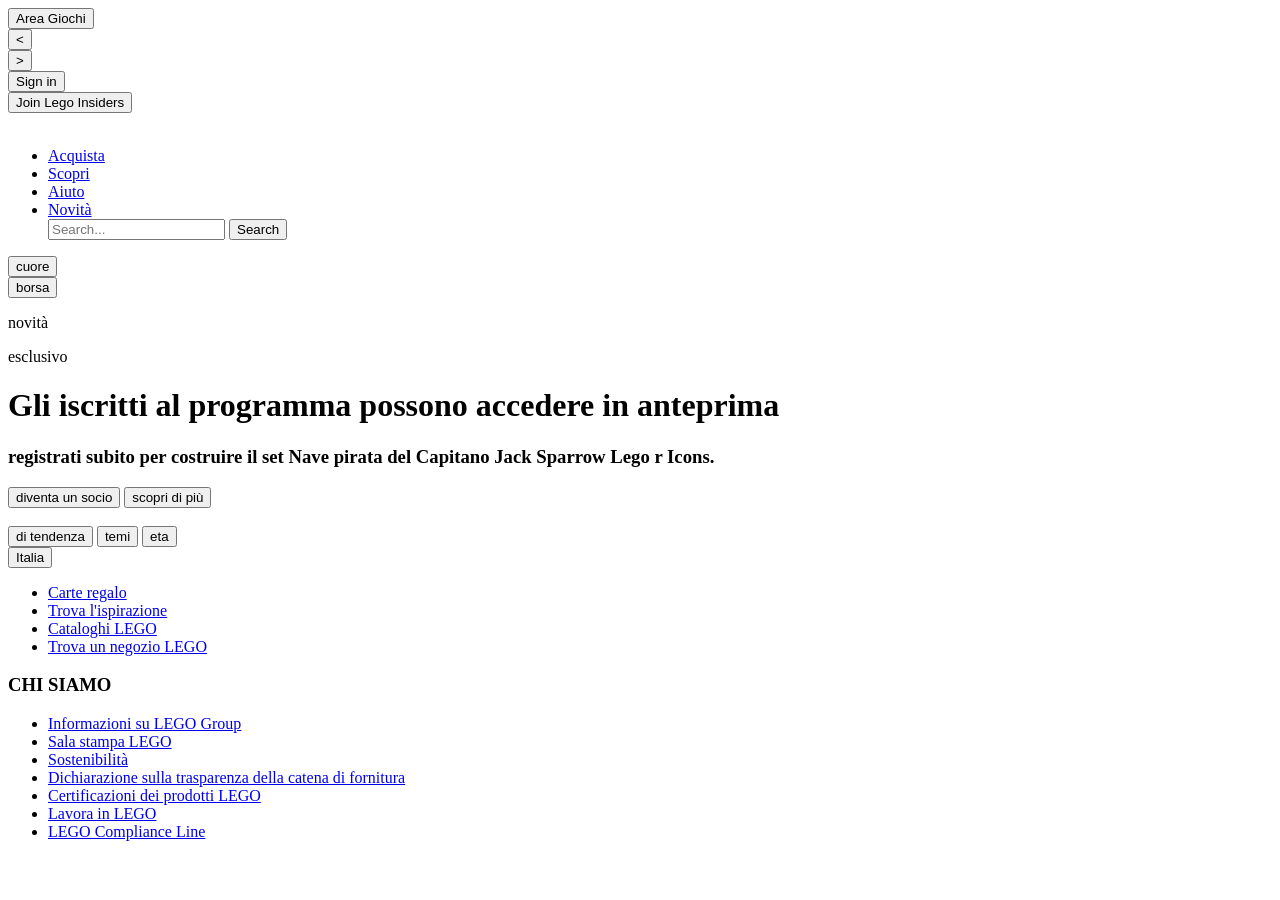
==== index.html @ b922ebf2 "add footer section" ====
<!DOCTYPE html>
<html lang="it">

<head>
    <meta charset="UTF-8">
    <meta name="viewport" content="width=, initial-scale=1.0">
    <title>Lego La Perla Nera</title>
    <link href="lego.css" rel="stylesheet">

</head>

<body>
    <header>
    <div class=banner>
        <button> Area Giochi </button>
        <div>
            <button>
                < </button>
        </div>
        <div>
            <button> > </button>
        </div>
        <div> <button> Sign in </button> </div>
        <div> <button> Join Lego Insiders</button></div>
    </div>
    <br>
    <div class="navbar">
        <nav>
                <ul>
                <li><a href="#">Acquista </a></li>
                <li><a href="#">Scopri</a></li>
                 <li><a href="#">Aiuto </a></li>
                <li><a href="#">Novità</a></li>
                <form class="form">
                    <input type="text" placeholder="Search..." />
                    <button type="submit">Search</button>
                </form>
                </ul>
                <form>
                    <button> cuore </button>
                </form>
                <form>
                    <button>borsa</button>
                </form>
            </main>
        </nav>
    </div>
    </header>
        <main>
    <div class="h">
<p> novità</p>
<p> esclusivo</p>
<h1> Gli iscritti al programma possono accedere in anteprima </h1>
<h3> registrati subito per costruire il set Nave pirata del Capitano Jack Sparrow
    Lego r Icons.
</h3>
<button>diventa un socio</button>
<button> scopri di più</button>
</div>
<br>
    <button>di tendenza</button>
<button>temi</button>
<button>eta</button>
</body>
<footer class="main-footer">
    <div class="footer-container">
        <div class="footer-column">
            <button>Italia</button>
            <ul>
                <li><a href="#">Carte regalo</a></li>
                <li><a href="#">Trova l'ispirazione</a></li>
                <li><a href="#">Cataloghi LEGO</a></li>
                <li><a href="#">Trova un negozio LEGO</a></li>  
            </ul>
        </div>
        <div class="footer-column">
            <h3>CHI SIAMO</h3>
            <ul>
                <li><a href="#">Informazioni su LEGO Group</li>
                <li><a href="#">Sala stampa LEGO</a></li>
                <li><a href="#">Sostenibilità</a></li>
                <li><a href="#">Dichiarazione sulla trasparenza della catena di fornitura</a></li>
                <li><a href="#">Certificazioni dei prodotti LEGO</a></li>
                <li><a href="#">Lavora in LEGO</a></li>
                <li><a href="#">LEGO Compliance Line</a></li> 
            </ul>
            
    
</footer>


</html>
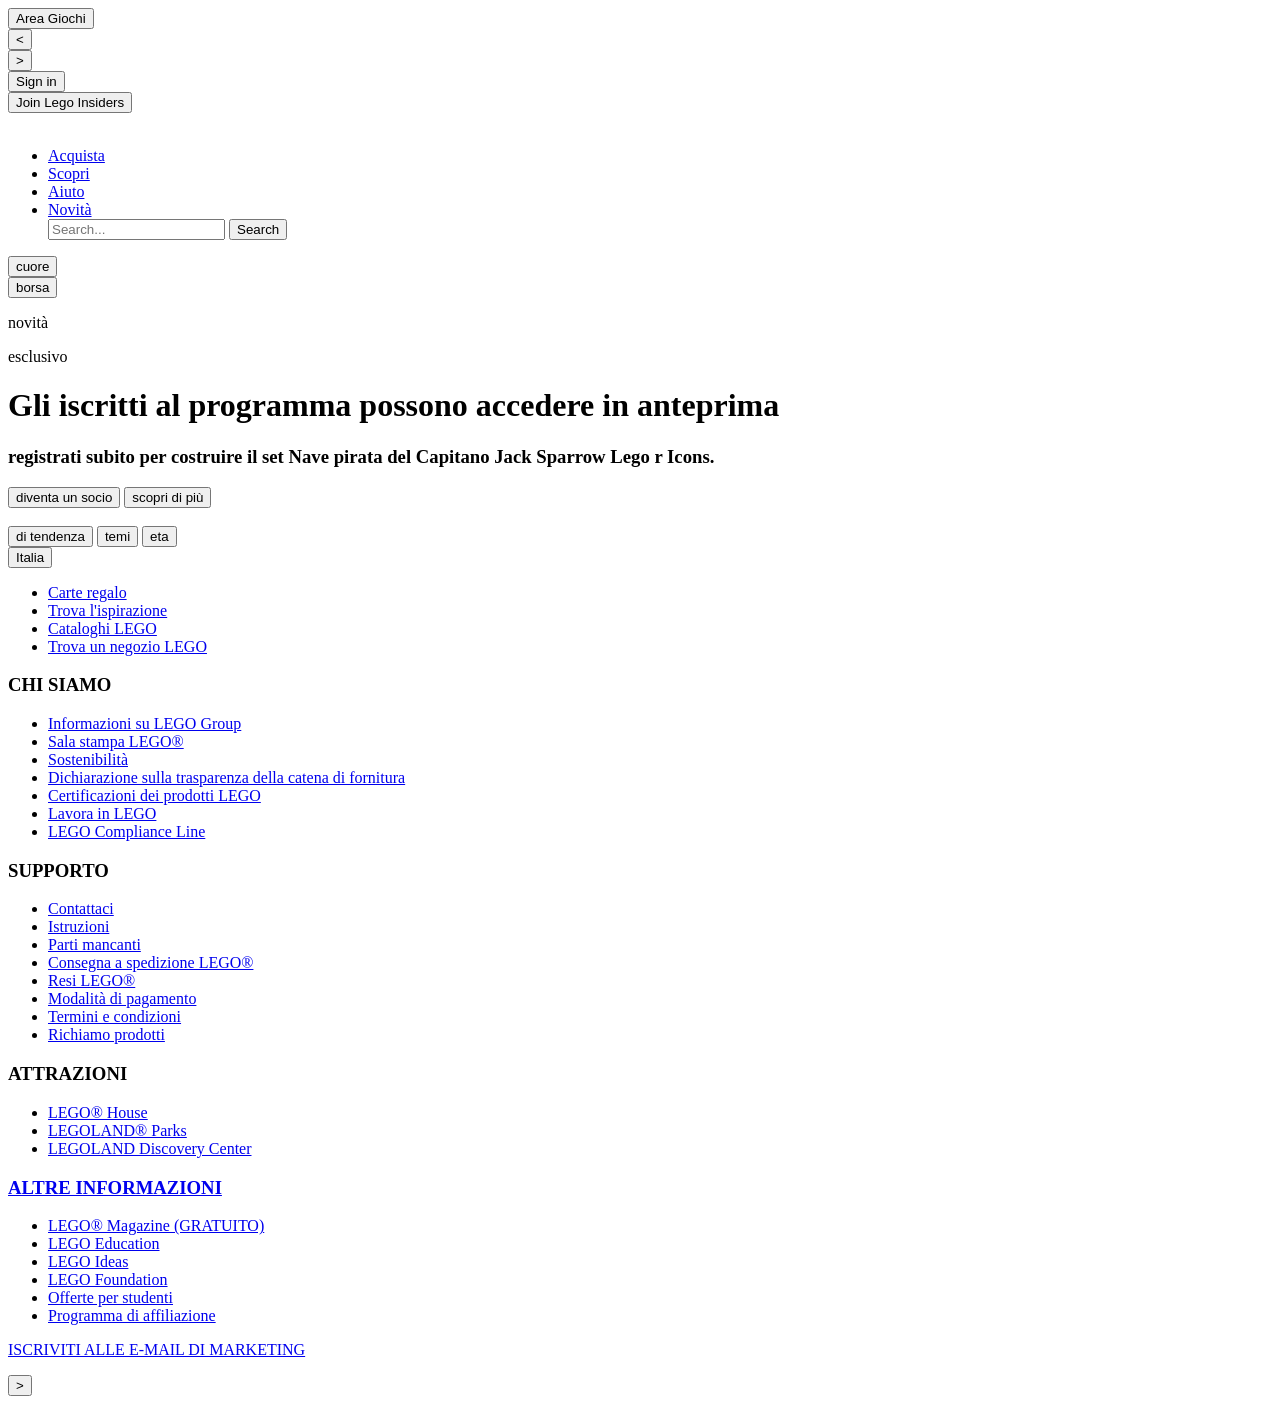
==== commit b2331e71: "Add footer sections" ====
--- a/index.html
+++ b/index.html
@@ -77,14 +77,52 @@
             <h3>CHI SIAMO</h3>
             <ul>
                 <li><a href="#">Informazioni su LEGO Group</li>
-                <li><a href="#">Sala stampa LEGO</a></li>
+                <li><a href="#">Sala stampa LEGO®</a></li>
                 <li><a href="#">Sostenibilità</a></li>
                 <li><a href="#">Dichiarazione sulla trasparenza della catena di fornitura</a></li>
                 <li><a href="#">Certificazioni dei prodotti LEGO</a></li>
                 <li><a href="#">Lavora in LEGO</a></li>
                 <li><a href="#">LEGO Compliance Line</a></li> 
             </ul>
-            
+        </div>
+        <div class="footer-column">
+            <h3>SUPPORTO</h3>
+            <ul>
+                <li><a href="#">Contattaci </li>
+                <li><a href="#">Istruzioni</a></li>
+                <li><a href="#">Parti mancanti</a></li>
+                <li><a href="#">Consegna a spedizione LEGO®</a></li>
+                <li><a href="#">Resi LEGO®</a></li>
+                <li><a href="#">Modalità di pagamento</a></li>
+                <li><a href="#">Termini e condizioni</a></li>
+                <li><a href="#">Richiamo prodotti</a></li>
+            </ul>
+        </div>
+        <div class="footer-column">
+            <h3>ATTRAZIONI</h3>
+            <ul>
+            <li><a href="#">LEGO® House</li>
+            <li><a href="#">LEGOLAND® Parks</li>
+            <li><a href="#">LEGOLAND Discovery Center</li>
+            </ul>
+        </div>
+        <div class="footer-column">
+            <h3>ALTRE INFORMAZIONI</h3>
+            <ul>
+                <li><a href="#">LEGO® Magazine (GRATUITO)</li>
+                <li><a href="#">LEGO Education</li>
+                <li><a href="#">LEGO Ideas</li>
+                <li><a href="#">LEGO Foundation</li>
+                <li><a href="#">Offerte per studenti</li>
+                <li><a href="#">Programma di affiliazione</li>
+            </ul>
+        </div>
+    </div>
+    <p>ISCRIVITI ALLE E-MAIL DI MARKETING</p>
+    <form class="form>
+        <input type="text" placeholder="il tuo indirizzo e-mail"/>
+        <button type="submit"> > </button>
+    </form>
     
 </footer>
 
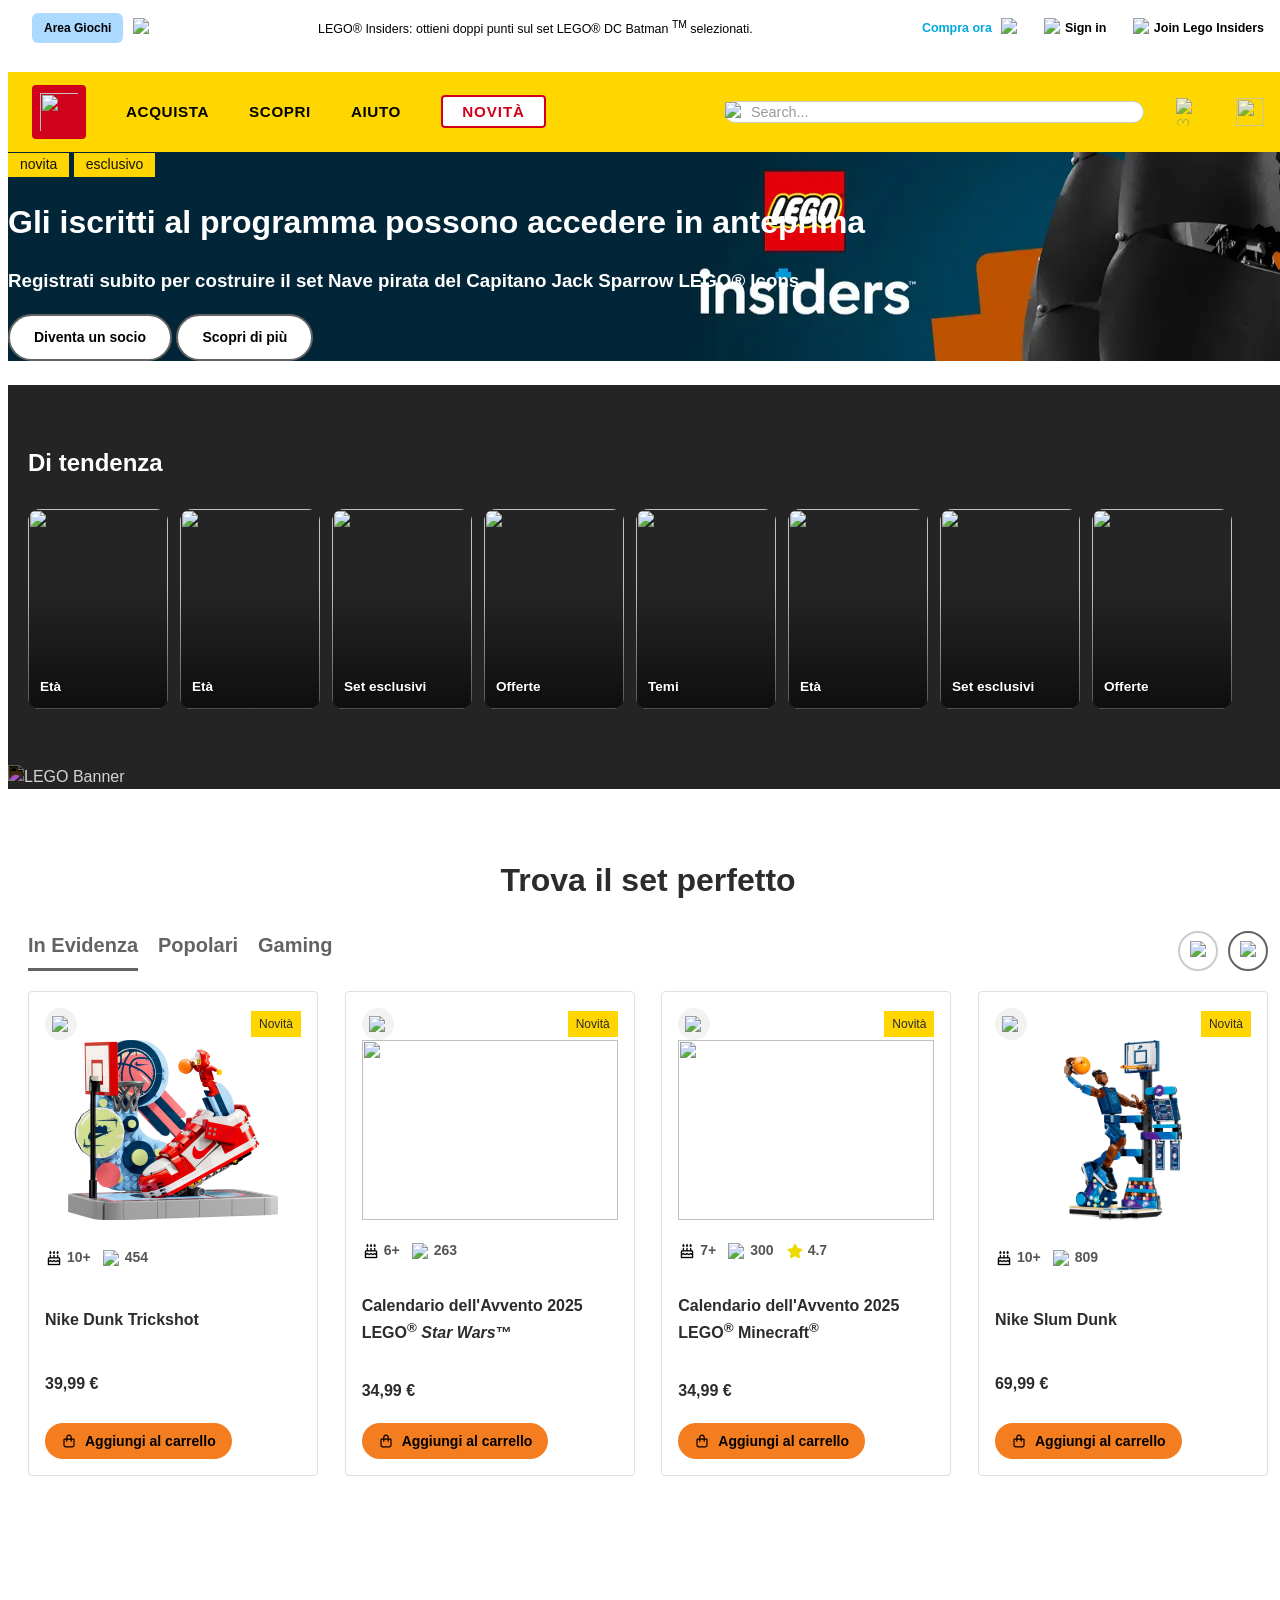
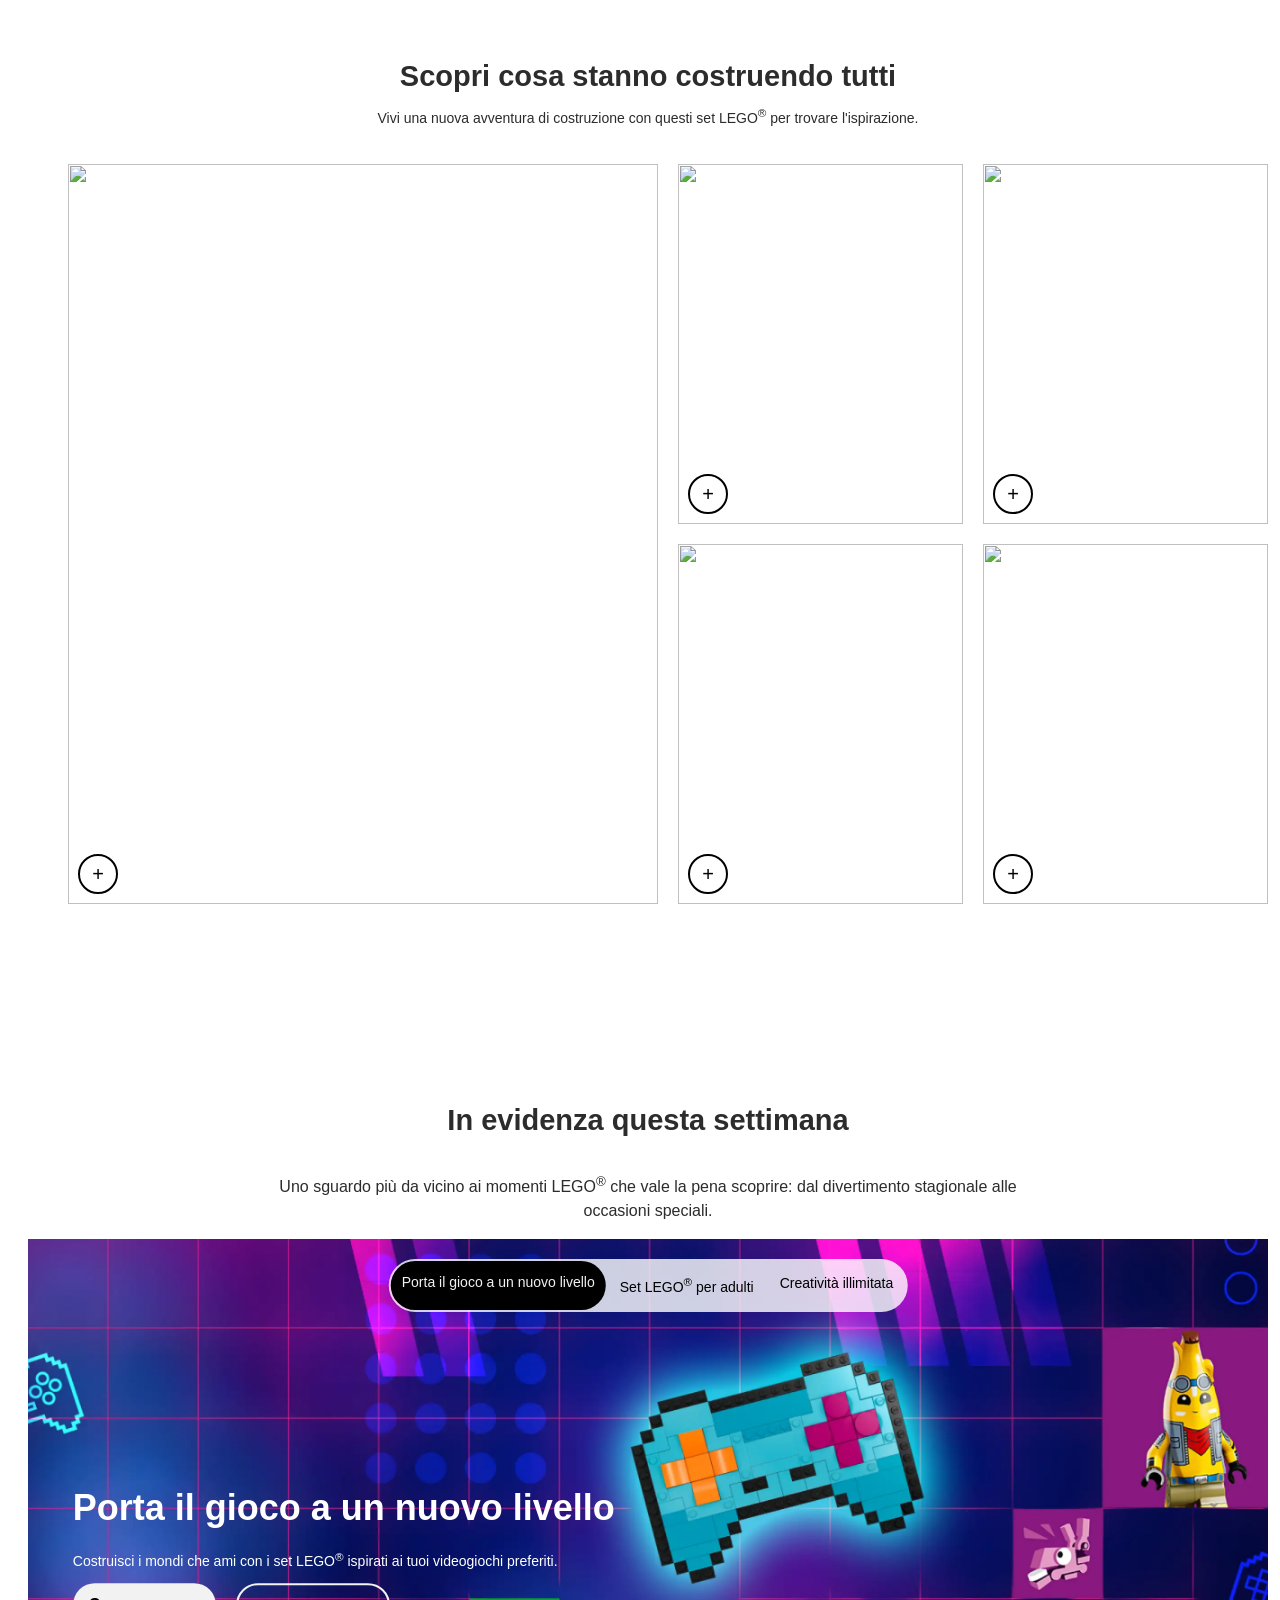
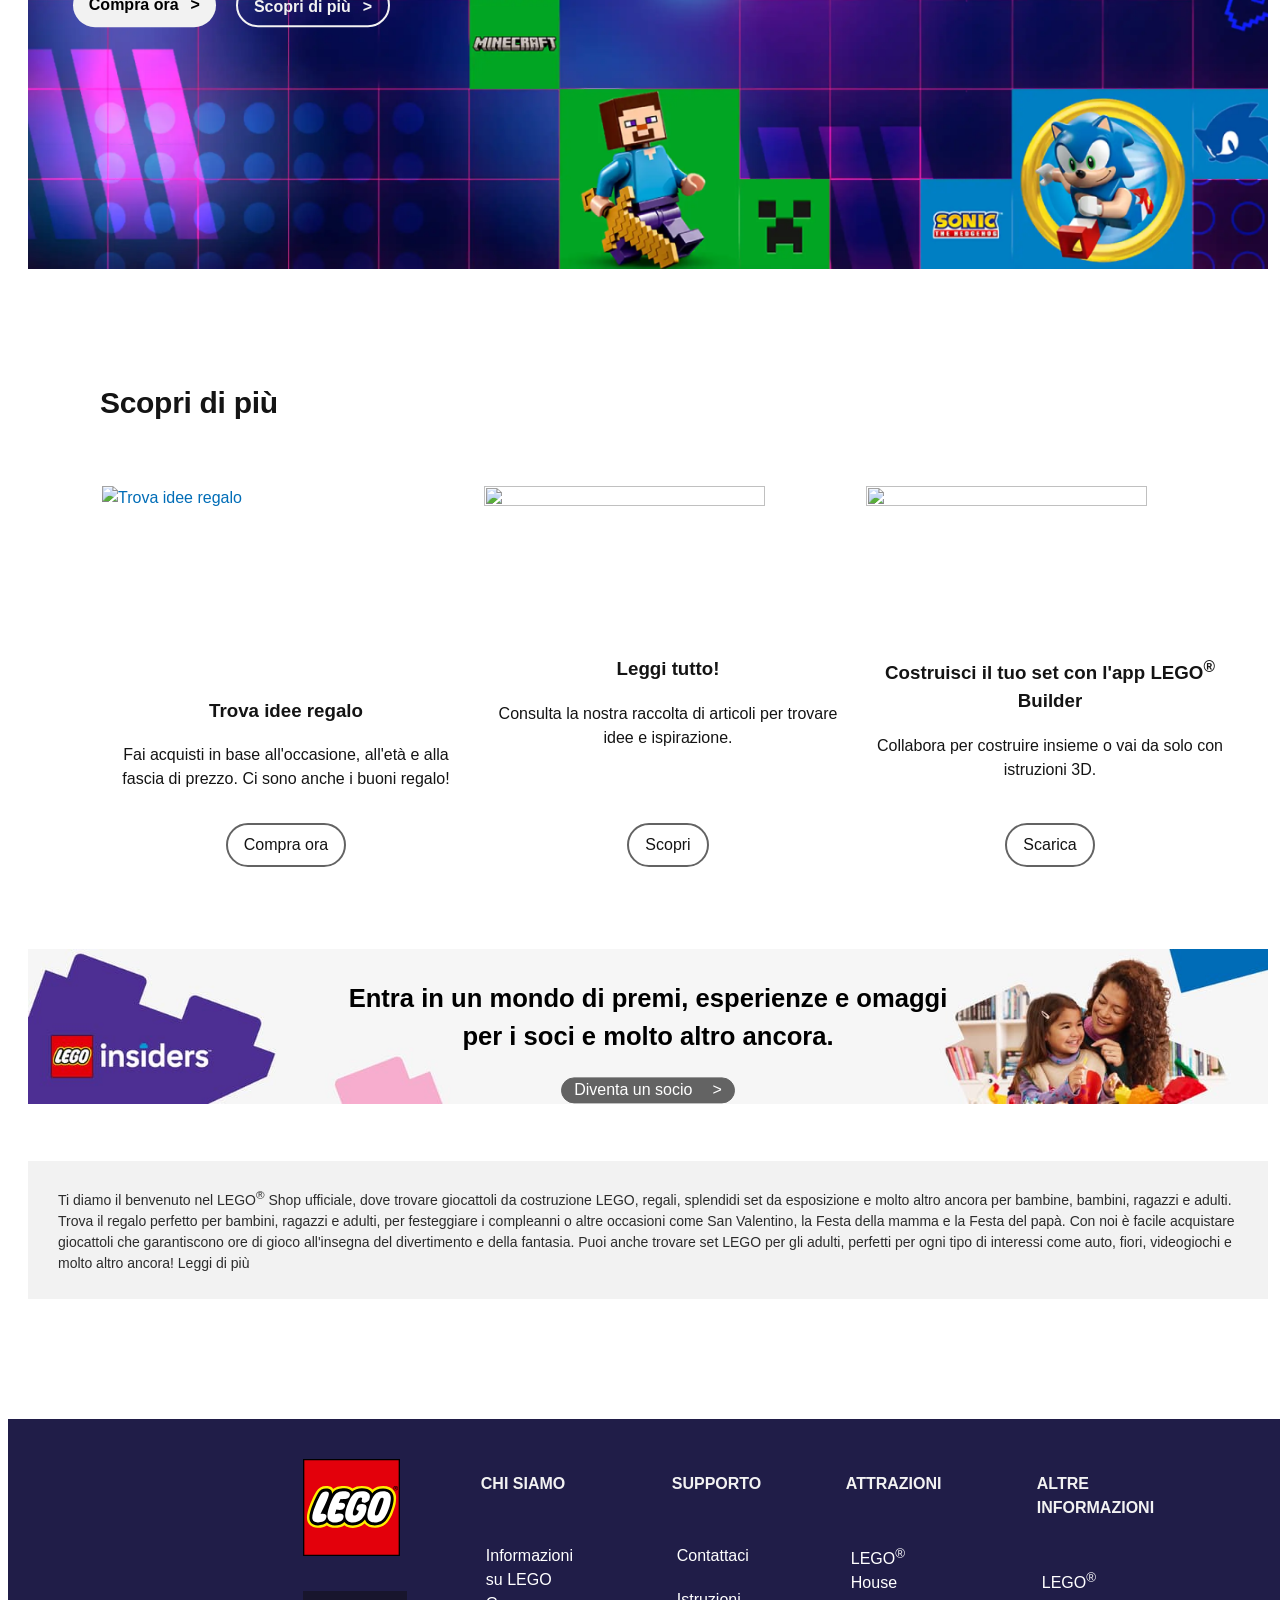
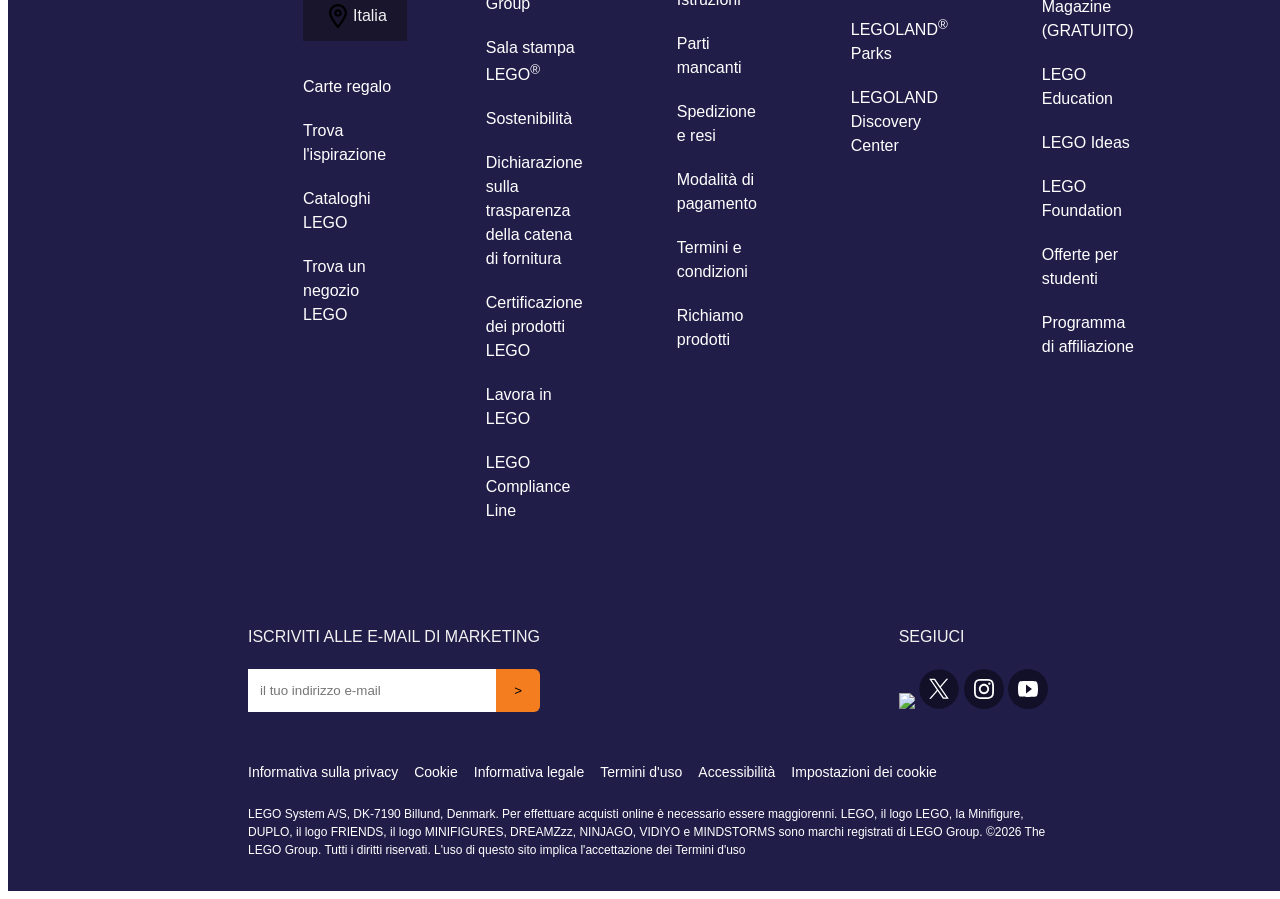
==== commit 53fa4922: "updt" ====
--- a/index.html
+++ b/index.html
@@ -2,129 +2,556 @@
 <html lang="it">
 
 <head>
-    <meta charset="UTF-8">
-    <meta name="viewport" content="width=, initial-scale=1.0">
-    <title>Lego La Perla Nera</title>
-    <link href="lego.css" rel="stylesheet">
-
+<meta charset="UTF-8">
+<meta name="viewport" content="width=device-width, initial-scale=1.0">
+<title>Lego La Perla Nera</title>
+<link rel="stylesheet" href="lego.css">
 </head>
 
 <body>
-    <header>
-    <div class=banner>
-        <button> Area Giochi </button>
-        <div>
-            <button>
-                < </button>
-        </div>
-        <div>
-            <button> > </button>
-        </div>
-        <div> <button> Sign in </button> </div>
-        <div> <button> Join Lego Insiders</button></div>
-    </div>
-    <br>
-    <div class="navbar">
-        <nav>
-                <ul>
-                <li><a href="#">Acquista </a></li>
-                <li><a href="#">Scopri</a></li>
-                 <li><a href="#">Aiuto </a></li>
-                <li><a href="#">Novità</a></li>
-                <form class="form">
-                    <input type="text" placeholder="Search..." />
-                    <button type="submit">Search</button>
+
+<header>
+
+<div class="sopra">
+<a class="areaGiochi">Area Giochi</a>
+
+<a><img src="img/left.icon.ico" height="20"></a>
+
+<p>LEGO®️ Insiders: ottieni doppi punti sul set LEGO®️ DC Batman <sup>TM</sup> selezionati.</p>
+
+<a>Compra ora</a>
+
+<a><img src="img/right.icon.ico" height="20"></a>
+
+<a><img src="img/account-profile-color.ico" height="20"> Sign in</a>
+
+<div>
+<a><img src="img/brick-one-by-one-side-blue.ico" height="20"> Join Lego Insiders</a>
+</div>
+</div>
+
+<br>
+
+<div class="banner">
+
+<img src="img/brand-lego.ico" height="40">
+
+<nav class="navBanner">
+
+<ul>
+<li><a href="#">Acquista</a></li>
+<li><a href="#">Scopri</a></li>
+<li><a href="#">Aiuto</a></li>
+<li><a href="#">Novità</a></li>
+</ul>
+
+<form class="search">
+<img src="img/lente.ico" height="20">
+<input type="text" placeholder="Search...">
+</form>
+
+<form>
+<a><img src="img/Cuore2.ico" alt="♡" height="22"></a>
+</form>
+
+<form>
+<a><img src="img/shopping.icon.ico" height="22"></a>
+</form>
+
+</nav>
+
+</div>
+
+</header>
+
+<main>
+
+<div class="nave">
+
+<p class="esclusivo">novita</p>
+<p class="esclusivo">esclusivo</p>
+
+<h1 class="white">Gli iscritti al programma possono accedere in anteprima</h1>
+
+<h3 class ="white">
+Registrati subito per costruire il set Nave pirata del Capitano Jack Sparrow LEGO®️ Icons.
+</h3>
+
+<a class="firstButton">Diventa un socio</a>
+<a class="firstButton">Scopri di più</a>
+
+</div>
+
+<br>
+
+<div class="sfondo1">
+
+<section class="trending">
+  <h2>Di tendenza</h2>
+
+  <div class="trending-grid">
+
+
+        <div class="trend-card" ><img src="img/New-Gen.jpg">
+      <div class="trend-label">Età</div>
+    </div>
+
+    <div class="trend-card" ><img src="img/natalee.jpg">
+      <div class="trend-label">Età</div>
+    </div>
+
+    <div class="trend-card" ><img src="img/offfer.jpg">
+      <div class="trend-label">Set esclusivi</div>
+    </div>
+
+    <div class="trend-card" ><img src="img/Update.jpg">
+      <div class="trend-label">Offerte</div>
+    </div>
+
+     <div class="trend-card"><img src="img/museo.jpg">
+      <div class="trend-label">Temi</div>
+    </div>
+
+    <div class="trend-card" ><img src="img/MTO_AB.jpg">
+      <div class="trend-label">Età</div>
+    </div>
+
+    <div class="trend-card"><img src="img/gift.jpg">
+      <div class="trend-label">Set esclusivi</div>
+    </div>
+
+    <div class="trend-card" ><img src="img/New_Insiders.jpg">
+      <div class="trend-label">Offerte</div>
+    </div>
+
+  </div>
+</section>
+
+</div>
+
+<div class="lego-banner-wrapper">
+  <img class="lego-banner"
+    src="https://assets.lego.com/brick-breaker-banner-styles/latest/downSlope3-tablet-v1.svg"
+    alt="LEGO Banner"
+    width="600">
+</div>
+
+
+<section class="setPerfetto" >
+    <div class="setPerfetto_titolo">
+        <h2>Trova il set perfetto</h2>
+    </div>
+    <div class="setPerfetto_scelta">
+        <div class="setPerfetto_scelta_titoli">
+            <a class="setPerfetto_categorie_1">In Evidenza</a>
+            <a class="setPerfetto_categorie">Popolari</a>
+            <a class="setPerfetto_categorie">Gaming</a>
+        </div>
+        <div class="setPerfetto_scelta_frecce">
+            <a class="freccia_sinistra"><img src="img/left.icon.ico" height="20"></a>
+            <a class="freccia_destra"><img src="img/right.icon.ico" height="20"></a>
+        </div>
+    </div>
+
+    <div class="sezione_cardList">
+        <div class="cardList_card">
+            <div class="card_head">
+                <div class="card_head_cuore">
+                    <img src="img/Cuore2.ico" class="card_head_cuore_img" width="5%" >
+                </div>
+                <span class="card_head_giallo">Novità</span>
+            </div>
+            <article class="card_body">
+                <div class="card_img">
+                    <img src="img/dunk.rossa.webp" width="30%">
+                </div>
+                <div class="card_attributi">
+                    <span class="icone"><img src="img/birthday-cake (1).ico" width="5%">10+</span>
+                    <span class="icone"><img src="img/brick.icon.ico"width="5%">454</span>
+                </div>
+                <div class="card_titolo">
+                    <h2>Nike Dunk Trickshot</h2>
+                </div>
+                <div class="card_prezzo">
+                    <strong>39,99 €</strong>
+                </div>
+                <div class="card_bottone">
+                    <button class="button_arancio">
+                        <img class="button_arancio_img" src="img/borsa_nera.svg" width="5%">
+                        <span class="button_arancio_scritta">Aggiungi al carrello</span>
+                    </button>
+                </div>
+            </article>
+        </div>
+
+        <div class="cardList_card">
+            <div class="card_head">
+                <div class="card_head_cuore">
+                    <img src="img/Cuore2.ico" class="card_head_cuore_img" width="5%">
+                </div>
+                <span class="card_head_giallo">Novità</span>
+            </div>
+            <article class="card_body">
+                <div class="card_img">
+                    <img src="img/natale.jpg" width="30%">
+                </div>
+                <div class="card_attributi">
+                    <span class="icone"><img src="img/birthday-cake (1).ico" width="5%">6+</span>
+                    <span class="icone"><img src="img/brick.icon.ico" width="5%">263</span>
+                </div>
+                <div class="card_titolo">
+                    <h2>Calendario dell'Avvento 2025 LEGO<sup>®️</sup> <i>Star Wars</i>™️</h2>
+                </div>
+                <div class="card_prezzo">
+                    <strong>34,99 €</strong>
+                </div>
+                <div class="card_bottone">
+                    <button class="button_arancio">
+                        <img class="button_arancio_img" src="img/borsa_nera.svg" width="5%">
+                        <span class="button_arancio_scritta">Aggiungi al carrello</span>
+                    </button>
+                </div>
+            </article>
+        </div>
+
+        <div class="cardList_card">
+            <div class="card_head">
+                <div class="card_head_cuore">
+                    <img src="img/Cuore2.ico" class="card_head_cuore_img" width="5%">
+                </div>
+                <span class="card_head_giallo">Novità</span>
+            </div>
+            <article class="card_body">
+                <div class="card_img">
+                    <img src="img/minecraft.jpg" width="30%">
+                </div>
+                <div class="card_attributi">
+                    <span class="icone"><img src="img/birthday-cake (1).ico" width="5%">7+</span>
+                    <span class="icone"><img src="img/brick.icon.ico" width="5%">300</span>
+                    <span class="icone"><img class="icone_stella" src="img/star-solid.svg" width="5%">4.7</span>
+                </div>
+                <div class="card_titolo">
+                    <h2>Calendario dell'Avvento 2025 LEGO<sup>®️</sup> Minecraft<sup>®️</sup></h2>
+                </div>
+                <div class="card_prezzo">
+                    <strong>34,99 €</strong>
+                </div>
+                <div class="card_bottone">
+                    <button class="button_arancio">
+                        <img class="button_arancio_img" src="img/borsa_nera.svg" width="5%">
+                        <span>Aggiungi al carrello</span>
+                    </button>
+                </div>
+            </article>
+        </div>
+
+        <div class="cardList_card">
+            <div class="card_head">
+                <div class="card_head_cuore">
+                    <img src="img/Cuore2.ico" class="card_head_cuore_img" width="5%" >
+                </div>
+                <span class="card_head_giallo">Novità</span>
+            </div>
+            <article class="card_body">
+                <div class="card_img">
+                    <img src="img/coso_basket.png" max-height="200px">
+                </div>
+                <div class="card_attributi">
+                    <span class="icone"><img src="img/birthday-cake (1).ico" width="5%">10+</span>
+                    <span class="icone"><img src="img/brick.icon.ico" width="5%">809</span>
+                </div>
+                <div class="card_titolo">
+                    <h2>Nike Slum Dunk</h2>
+                </div>
+                <div class="card_prezzo">
+                    <strong>69,99 €</strong>
+                </div>
+                <div class="card_bottone">
+                    <button class="button_arancio">
+                        <img class="button_arancio_img" src="img/borsa_nera.svg" width="5%">
+                        <span class="button_arancio_scritta">Aggiungi al carrello</span>
+                    </button>
+                </div>
+            </article>
+        </div>
+
+</div>
+
+<div class="evidenza_griglia">
+    <h3 class="evidenza_griglia_titolo">Scopri cosa stanno costruendo tutti</h3>
+    <p class="evidenza_griglia_sottotitolo">Vivi una nuova avventura di costruzione con questi set LEGO<sup>®️</sup> per trovare l'ispirazione.</p>
+
+<div class="sezione_foto_griglia">
+    <ol class="foto_griglia">
+        <li class="foto_griglia_grande">
+            <img src="img/walle.jpg">
+            <div class="bottone_plus">+</div>
+            <div class="popup">
+                <div class="popup_exit">✕</div>
+                <p>WALL-E e EVE</p>
+                <p class="popup_prezzo">69,99 €</p>
+                <div class="popup_freccia">></div>
+            </div>
+        </li>
+        <li>
+            <img src="img/fast.jpg">
+            <div class="bottone_plus">+</div>
+            <div class="popup">
+                <div class="popup_exit">✕</div>
+                <p>2 Fast 2 Furious Honda S2000</p>
+                <p class="popup_prezzo">26,99 €</p>
+                <div class="popup_freccia">></div>
+            </div>
+        </li>
+        <li>
+            <img src="img/dunk.jpg">
+            <div class="bottone_plus">+</div>
+            <div class="popup">
+                <div class="popup_exit">✕</div>
+                <p>Nike Dunk x LEGO<sup>®️</sup> Set</p>
+                <p class="popup_prezzo">99,99 €</p>
+                <div class="popup_freccia">></div>
+            </div>
+        </li>
+        <li>
+            <img src="img/legonatale.jpg">
+            <div class="bottone_plus">+</div>
+            <div class="popup">
+                <div class="popup_exit">✕</div>
+                <p>Calendario dell'Avvento 2025 LEGO<sup>®️</sup> Star Wars™️</p>
+                <p class="popup_prezzo">34,99 €</p>
+                <div class="popup_freccia">></div>
+            </div>
+        </li>
+        <li>
+            <img src="img/lego_orchidea.jpg">
+            <div class="bottone_plus">+</div>
+            <div class="popup">
+                <div class="popup_exit">✕</div>
+                <p>Mini-orchidea</p>
+                <p class="popup_prezzo">29,99 €</p>
+                <div class="popup_freccia">></div>
+            </div>
+        </li>
+    </ol>
+</div>
+</div>
+
+<div class="evidenza_momenti">
+    <div class="evidenza_momenti_testo">
+        <h3 class="evidenza_momenti_titolo">In evidenza questa settimana</h3>
+        <p class="evidenza_momenti_sottotitolo">Uno sguardo più da vicino ai momenti LEGO<sup>®️</sup> che vale la pena scoprire: dal divertimento stagionale alle occasioni speciali.</p>
+    </div>
+    <div class="evidenza_momenti_body">
+        <div class="evidenza_momenti_categorie">
+            <a class="categorie_bottone_uno" href="#">Porta il gioco a un nuovo livello</a>
+            <a class="categorie_bottoni" href="#">Set LEGO<sup>®️</sup> per adulti</a>
+            <a class="categorie_bottoni" href="#">Creatività illimitata</a>
+        </div>
+        <div class="evidenza_momenti_tentazione">
+            <div class="tentazione_testo">
+                <h2 class="tentazione_testo_titolo">Porta il gioco a un nuovo livello</h2>
+                <p class="tentazione_testo_sottotitolo">Costruisci i mondi che ami con i set LEGO<sup>®️</sup> ispirati ai tuoi videogiochi preferiti.</p>
+            </div>
+            <div class="tentazione_bottoni">
+                <a class="bottone_compra" href="#">Compra ora
+                    <span class="bottone_compra_freccia"> ></span>
+                </a>
+                <a class="bottone_scopri" href="#">Scopri di più   
+                    <span class="bottone_scopri_freccia"> ></span>
+                </a>
+            </div>
+        </div>
+    </div>
+</div>
+
+<div class="sezione-3foto">
+    <section class="sezione-3foto-corpo">
+        <div class="sezione-3foto-testa">
+            <div class="sezione-3foto-testa-titolo">
+                <h1 class="sezione-3foto-testa-titolo-scritta">Scopri di più</h1>
+            </div>
+        </div>
+        <div class="sezione-3foto-busto">
+            <ol class="sezione-3foto-busto-lista">
+                <li class="sezione-3foto-busto-card">
+                    <a class="sezione-3foto-busto-card-img">
+                        <img src="img/lego2.jpg"  alt="Trova idee regalo">
+                    </a>
+                    <div class="sezione-3foto-busto-card-inferiore">
+                        <a class="sezione-3foto-busto-card-inferiore-scritte" href="#">
+                            <h3 class="sezione-3foto-busto-card-inferiore-scritte-titolo">
+                                <span class="sezione-3foto-busto-card-inferiore-scritta">Trova idee regalo</span>
+                            </h3>
+                            <p class="sezione-3foto-busto-card-inferiore-scritte-testo">
+                                <span class="sezione-3foto-busto-card-inferiore-scritta-testo">Fai acquisti in base all'occasione, all'età e alla fascia di prezzo. Ci sono anche i buoni regalo! </span>
+                            </p>
+                        </a>
+                        <div class="sezione-3foto-busto-card-inferiore-piede">
+                            <a class="sezione-3foto-busto-card-inferiore-piede-bottone" href="#">Compra ora </a>
+                        </div>
+                    </div>
+                </li>
+                <li class="sezione-3foto-busto-card">
+                    <a class="sezione-3foto-busto-card-img">
+                        <img src="img/lego1.jpg" >
+                    </a>
+                    <div class="sezione-3foto-busto-card-inferiore">
+                        <a class="sezione-3foto-busto-card-inferiore-scritte" href="#">
+                            <h3 class="sezione-3foto-busto-card-inferiore-scritte-titolo">
+                                <span class="sezione-3foto-busto-card-inferiore-scritta">Leggi tutto!</span>
+                            </h3>
+                            <p class="sezione-3foto-busto-card-inferiore-scritte-testo">
+                                <span class="sezione-3foto-busto-card-inferiore-scritta-testo">Consulta la nostra raccolta di articoli per trovare idee e ispirazione.</span>
+                            </p>
+                        </a>
+                        <div class="sezione-3foto-busto-card-inferiore-piede">
+                            <a class="sezione-3foto-busto-card-inferiore-piede-bottone" href="#">Scopri </a>
+                        </div>
+                    </div>
+                </li>
+                <li class="sezione-3foto-busto-card">
+                    <a class="sezione-3foto-busto-card-img">
+                        <img src="img/lego3.jpg" >
+                    </a>
+                    <div class="sezione-3foto-busto-card-inferiore">
+                        <a class="sezione-3foto-busto-card-inferiore-scritte" href="#">
+                            <h3 class="sezione-3foto-busto-card-inferiore-scritte-titolo">
+                                <span class="sezione-3foto-busto-card-inferiore-scritta">Costruisci il tuo set con l'app LEGO<sup>®️</sup> Builder</span>
+                            </h3>
+                            <p class="sezione-3foto-busto-card-inferiore-scritte-testo">
+                                <span class="sezione-3foto-busto-card-inferiore-scritta-testo">Collabora per costruire insieme o vai da solo con istruzioni 3D.</span>
+                            </p>
+                        </a>
+                        <div class="sezione-3foto-busto-card-inferiore-piede">
+                            <a class="sezione-3foto-busto-card-inferiore-piede-bottone" href="#">Scarica </a>
+                        </div>
+                    </div>
+                </li>
+            </ol>
+        </div>
+    </section>
+</div>
+
+<section class="bAnner">
+    <div class="bAnner_sfondo_">
+        <img src="img/sfondo bAnner.jpg" width="100%">
+    </div>
+    <div class="bAnner_testo">
+        <div class="bAnner_testo_head">
+            <h2>Entra in un mondo di premi, esperienze e omaggi per i soci e molto altro ancora.</h2>
+        </div>
+        <div class="bAnner_testo_footer">
+            <a class="bAnner_bottone">Diventa un socio
+                <span class="bAnner_bottone_freccia"> > </span>
+            </a>
+        </div>
+    </div>
+</section>
+<div class="descrizione1">
+    <p class="descrizione1_testo">Ti diamo il benvenuto nel LEGO<sup>®️</sup> Shop ufficiale, dove trovare giocattoli da costruzione LEGO, regali, splendidi set da esposizione e molto altro ancora per bambine, bambini, ragazzi e adulti. Trova il regalo perfetto per bambini, ragazzi e adulti, per festeggiare i compleanni o altre occasioni come San Valentino, la Festa della mamma e la Festa del papà. Con noi è facile acquistare giocattoli che garantiscono ore di gioco all'insegna del divertimento e della fantasia. Puoi anche trovare set LEGO per gli adulti, perfetti per ogni tipo di interessi come auto, fiori, videogiochi e molto altro ancora! Leggi di più</p>
+</div>
+
+</main>
+<footer class="fine">
+    <div class="footer">
+        <div class="sezione_menu">
+            <div class="sezione_menu_colonna">
+                <div class="footer_logo">
+                    <img src="img/brand-legoo.svg" width="97" height="97" >
+                </div>
+                <div class="footer_posizione">
+                    <div class="footer_posizione_bottone">
+                        <img src="img/location-dot.svg">
+                        Italia
+                    </div>
+                </div>
+                <div class="footer_elenco">
+                    <ul class="footerList">
+                        <li class="footerList_scritta"><a class="footerList_link" href="#">Carte regalo</a></li>
+                        <li class="footerList_scritta"><a class="footerList_link" href="#">Trova l'ispirazione</a></li>
+                        <li class="footerList_scritta"><a class="footerList_link" href="#">Cataloghi LEGO</a></li>
+                        <li class="footerList_scritta"><a class="footerList_link" href="#">Trova un negozio LEGO</a></li>
+                    </ul>
+                </div>
+            </div>
+            <div class="sezione_menu_colonna">
+                <h2 class="footer_titoli">CHI SIAMO</h2>
+                <ul class="footerList">
+                    <li class="footerList_scritta"><a class="footerList_link" href="#">Informazioni su LEGO Group</a></li>
+                    <li class="footerList_scritta"><a class="footerList_link" href="#">Sala stampa LEGO<sup>®️</sup> </a></li>
+                    <li class="footerList_scritta"><a class="footerList_link" href="#">Sostenibilità</a></li>
+                    <li class="footerList_scritta"><a class="footerList_link" href="#">Dichiarazione sulla trasparenza della catena di fornitura</a></li>
+                    <li class="footerList_scritta"><a class="footerList_link" href="#">Certificazione dei prodotti LEGO</a></li>
+                    <li class="footerList_scritta"><a class="footerList_link" href="#">Lavora in LEGO</a></li>
+                    <li class="footerList_scritta"><a class="footerList_link" href="#">LEGO Compliance Line</a></li>
+                </ul>
+            </div>
+            <div class="sezione_menu_colonna">
+                <h2 class="footer_titoli">SUPPORTO</h2>
+                <ul class="footerList">
+                    <li class="footerList_scritta"><a class="footerList_link" href="#">Contattaci</a></li>
+                    <li class="footerList_scritta"><a class="footerList_link" href="#">Istruzioni</a></li>
+                    <li class="footerList_scritta"><a class="footerList_link" href="#">Parti mancanti</a></li>
+                    <li class="footerList_scritta"><a class="footerList_link" href="#">Spedizione e resi</a></li>
+                    <li class="footerList_scritta"><a class="footerList_link" href="#">Modalità di pagamento</a></li>
+                    <li class="footerList_scritta"><a class="footerList_link" href="#">Termini e condizioni</a></li>
+                    <li class="footerList_scritta"><a class="footerList_link" href="#">Richiamo prodotti</a></li>
+                </ul>
+            </div>
+            <div class="sezione_menu_colonna">
+                <h2 class="footer_titoli">ATTRAZIONI</h2>
+                <ul class="footerList">
+                    <li class="footerList_scritta"><a class="footerList_link" href="#">LEGO<sup>®️</sup> House</a></li>
+                    <li class="footerList_scritta"><a class="footerList_link" href="#">LEGOLAND<sup>®️</sup> Parks</a></li>
+                    <li class="footerList_scritta"><a class="footerList_link" href="#">LEGOLAND Discovery Center</a></li>
+                </ul>
+            </div>
+            <div class="sezione_menu_colonna">
+                <h2 class="footer_titoli">ALTRE INFORMAZIONI</h2>
+                <ul class="footerList">
+                    <li class="footerList_scritta"><a class="footerList_link" href="#">LEGO<sup>®️</sup> Magazine (GRATUITO)</a></li>
+                    <li class="footerList_scritta"><a class="footerList_link" href="#">LEGO Education</a></li>
+                    <li class="footerList_scritta"><a class="footerList_link" href="#">LEGO Ideas</a></li>
+                    <li class="footerList_scritta"><a class="footerList_link" href="#">LEGO Foundation</a></li>
+                    <li class="footerList_scritta"><a class="footerList_link" href="#">Offerte per studenti</a></li>
+                    <li class="footerList_scritta"><a class="footerList_link" href="#">Programma di affiliazione</a></li>
+                </ul>
+            </div>
+        </div>
+        <div class="footer_contatti">
+            <div class="footer_mail">
+                <p class="footer_contatti_titolo">ISCRIVITI ALLE E-MAIL DI MARKETING</p>
+                <form>
+                    <input class="footer_contatti_email" type="email" placeholder="il tuo indirizzo e-mail">
+                    <button class="footer_mail_button" type="submit"> > </button>
                 </form>
-                </ul>
-                <form>
-                    <button> cuore </button>
-                </form>
-                <form>
-                    <button>borsa</button>
-                </form>
-            </main>
-        </nav>
-    </div>
-    </header>
-        <main>
-    <div class="h">
-<p> novità</p>
-<p> esclusivo</p>
-<h1> Gli iscritti al programma possono accedere in anteprima </h1>
-<h3> registrati subito per costruire il set Nave pirata del Capitano Jack Sparrow
-    Lego r Icons.
-</h3>
-<button>diventa un socio</button>
-<button> scopri di più</button>
-</div>
-<br>
-    <button>di tendenza</button>
-<button>temi</button>
-<button>eta</button>
+            </div>
+            <div class="footer_social">
+                <p class="footer_contatti_titolo">SEGIUCI</p>
+                <a><img src="img/facebook.icon.ico" height="40"></a>
+                <a><img src="img/twitter-footer.svg" height="40"></a>
+                <a><img src="img/instagram-footer.svg" height="40"></a>
+                <a><img src="img/youtube-footer.svg" height="40"></a>
+            </div>
+        </div>
+        <div class="footerBottom">
+            <ul>
+                <li>Informativa sulla privacy</li>
+                <li>Cookie</li>
+                <li>Informativa legale</li>
+                <li>Termini d'uso</li>
+                <li>Accessibilità</li>
+                <li>Impostazioni dei cookie</li>
+            </ul>
+        </div>
+        <div class="footer_finale">
+            <p class="finalPart">LEGO System A/S, DK-7190 Billund, Denmark. Per effettuare acquisti online è necessario essere maggiorenni. LEGO, il logo LEGO, la Minifigure, DUPLO, il logo FRIENDS, il logo MINIFIGURES, DREAMZzz, NINJAGO, VIDIYO e MINDSTORMS sono marchi registrati di LEGO Group. ©️2026 The LEGO Group. Tutti i diritti riservati. L'uso di questo sito implica l'accettazione dei Termini d'uso</p>
+        </div>
+    </div>
+</footer>
+
+
+
 </body>
-<footer class="main-footer">
-    <div class="footer-container">
-        <div class="footer-column">
-            <button>Italia</button>
-            <ul>
-                <li><a href="#">Carte regalo</a></li>
-                <li><a href="#">Trova l'ispirazione</a></li>
-                <li><a href="#">Cataloghi LEGO</a></li>
-                <li><a href="#">Trova un negozio LEGO</a></li>  
-            </ul>
-        </div>
-        <div class="footer-column">
-            <h3>CHI SIAMO</h3>
-            <ul>
-                <li><a href="#">Informazioni su LEGO Group</li>
-                <li><a href="#">Sala stampa LEGO®</a></li>
-                <li><a href="#">Sostenibilità</a></li>
-                <li><a href="#">Dichiarazione sulla trasparenza della catena di fornitura</a></li>
-                <li><a href="#">Certificazioni dei prodotti LEGO</a></li>
-                <li><a href="#">Lavora in LEGO</a></li>
-                <li><a href="#">LEGO Compliance Line</a></li> 
-            </ul>
-        </div>
-        <div class="footer-column">
-            <h3>SUPPORTO</h3>
-            <ul>
-                <li><a href="#">Contattaci </li>
-                <li><a href="#">Istruzioni</a></li>
-                <li><a href="#">Parti mancanti</a></li>
-                <li><a href="#">Consegna a spedizione LEGO®</a></li>
-                <li><a href="#">Resi LEGO®</a></li>
-                <li><a href="#">Modalità di pagamento</a></li>
-                <li><a href="#">Termini e condizioni</a></li>
-                <li><a href="#">Richiamo prodotti</a></li>
-            </ul>
-        </div>
-        <div class="footer-column">
-            <h3>ATTRAZIONI</h3>
-            <ul>
-            <li><a href="#">LEGO® House</li>
-            <li><a href="#">LEGOLAND® Parks</li>
-            <li><a href="#">LEGOLAND Discovery Center</li>
-            </ul>
-        </div>
-        <div class="footer-column">
-            <h3>ALTRE INFORMAZIONI</h3>
-            <ul>
-                <li><a href="#">LEGO® Magazine (GRATUITO)</li>
-                <li><a href="#">LEGO Education</li>
-                <li><a href="#">LEGO Ideas</li>
-                <li><a href="#">LEGO Foundation</li>
-                <li><a href="#">Offerte per studenti</li>
-                <li><a href="#">Programma di affiliazione</li>
-            </ul>
-        </div>
-    </div>
-    <p>ISCRIVITI ALLE E-MAIL DI MARKETING</p>
-    <form class="form>
-        <input type="text" placeholder="il tuo indirizzo e-mail"/>
-        <button type="submit"> > </button>
-    </form>
-    
-</footer>
-
-
-</html>
+</html>
--- a/lego.css
+++ b/lego.css
@@ -0,0 +1,1341 @@
+:root {
+  --color-black-primary: #141414;
+  --color-grey-primary: #242424;
+  --color-white-primary: #ffffff;
+  --coloro-purple-primary: #201d48;
+  --color-text-black1: #2c2c2c;
+  --color-text-black2: #000000;
+  --color-text-white1: #f2f2f2;
+  --button-shade1: #636363;
+  --button-shade2: #0000008a;
+  --background-color-orange: #f47d20;
+  --color-background-playzone: #abd9ff;
+  --blu-compraora: #005ad2;
+  --orange-footer: #e96f14;
+  --red-new: #d0021b;
+  ---yellow-minibanner: #ffd502;
+  --yellow-star: #fac400;
+  --gray-bg: rgb(172, 172, 172);
+}
+
+
+.sopra {
+  display: flex;
+  justify-content: flex-end;
+  align-items: center;
+}
+
+.nave {
+  background-image: url("img/barcaa.webp");
+}
+.sopra {
+  width: 100%;
+  background-color: #ffffff;
+  color: #000000;
+  display: flex;
+  align-items: center;
+  padding: 0 1.5rem;
+  height: 2.5rem;
+  font-size: 0.78rem;
+  box-sizing: border-box;
+  gap: 0.6rem;
+}
+
+.sopra a {
+  color: #000000;
+  text-decoration: none;
+  font-weight: 600;
+  white-space: nowrap;
+  display: flex;
+  align-items: center;
+  gap: 0.3rem;
+  cursor: pointer;
+}
+
+.sopra a:hover {
+  text-decoration: underline;
+}
+
+.sopra p {
+  flex: 1;
+  text-align: center;
+  margin: 0;
+  color: #000000;
+  font-size: 0.78rem;
+  white-space: nowrap;
+  overflow: hidden;
+  text-overflow: ellipsis;
+}
+
+.sopra a:nth-child(4) {
+  color: #00a9e0;
+  font-weight: 700;
+}
+
+.sopra a:nth-child(6) {
+  margin-left: auto;
+  padding-left: 1rem;
+  border-left: 1px solid rgba(255, 255, 255, 0.3);
+}
+
+.sopra div {
+  display: flex;
+  align-items: center;
+}
+
+.sopra div a {
+  display: flex;
+  align-items: center;
+  gap: 0.3rem;
+  padding-left: 1rem;
+  border-left: 1px solid rgba(255, 255, 255, 0.3);
+}
+
+/* =====================
+   NAVBAR GIALLA
+   ===================== */
+.banner {
+  width: 100%;
+  background-color: #FFD700;
+  display: flex;
+  align-items: center;
+  padding: 0 1.5rem;
+  height: 5rem;
+  gap: 2.5rem;
+  box-sizing: border-box;
+}
+
+/* Logo sfondo rosso */
+.banner > img {
+  background-color: #D0021B;
+  padding: 8px;
+  border-radius: 4px;
+  height: 54px;
+  width: 54px;
+  object-fit: contain;
+  flex-shrink: 0;
+}
+
+.navBanner {
+  display: flex;
+  align-items: center;
+  gap: 2rem;
+  flex: 1;
+}
+
+.navBanner ul {
+  display: flex;
+  gap: 2.5rem;
+  list-style: none;
+  margin: 0;
+  padding: 0;
+  align-items: center;
+}
+
+.navBanner ul li a {
+  color: #000000;
+  text-decoration: none;
+  font-weight: 700;
+  font-size: 0.95rem;
+  text-transform: uppercase;
+  letter-spacing: 0.04em;
+  white-space: nowrap;
+}
+
+.navBanner ul li a:hover {
+  text-decoration: underline;
+}
+
+/* Bottone Novità */
+.navBanner ul li:last-child a {
+  padding: 0.4rem 1.2rem;
+  border-radius: 4px;
+  color: rgb(208, 2, 27);
+  background: #ffffff;
+  border: 2px solid rgb(208, 2, 27);
+  font-weight: 700;
+  letter-spacing: 0.06em;
+}
+
+.navBanner ul li:last-child a:hover {
+  background: rgb(208, 2, 27);
+  color: #ffffff;
+}
+
+/* Search */
+.search {
+  display: flex;
+  align-items: center;
+  background: #ffffff;
+  border-radius: 4px;
+  border: 1.5px solid #cccccc;
+  padding: 0.45rem 1rem;
+  gap: 0.5rem;
+  flex: 1;
+  max-width: 420px;
+  margin-left: auto;
+}
+
+.search input {
+  border: none;
+  outline: none;
+  font-size: 0.9rem;
+  width: 100%;
+  background: transparent;
+}
+
+.search input::placeholder {
+  color: #999999;
+}
+
+/* Icone cuore e carrello */
+.navBanner form:not(.search) {
+  display: flex;
+  align-items: center;
+}
+
+.navBanner form:not(.search) a {
+  cursor: pointer;
+  display: flex;
+  align-items: center;
+  opacity: 0.8;
+  transition: opacity 0.2s;
+}
+
+.navBanner form:not(.search) a img {
+  height: 28px;
+  width: 28px;
+}
+
+.navBanner form:not(.search) a:hover {
+  opacity: 1;
+}
+
+
+.esclusivo {
+  background-color: var(---yellow-minibanner);
+  color: var(--color-black-primary);
+  display: flex;
+  justify-content: center;
+align-items: center;
+ align-items: center;
+  min-width: max-content;
+  margin: 0;
+  display: inline-flex;
+  font-family:  'Cera Pro', sans-serif;
+font-size: 14px;
+font-weight: 500;
+height: 24px;
+width: 61.15px;
+padding-left: 12px;
+padding-right: 12px;
+
+
+}
+
+.firstButton {
+  display: inline-flex;
+  align-items: center;
+  justify-content: center;
+  background-color: #ffffff;
+  color: #000000;
+  font-family: 'Nunito', 'Helvetica Neue', Arial, sans-serif;
+  font-weight: 800;
+  font-size: 14px;
+  padding: 11px 24px;
+  border: 2px solid #636363;
+  border-radius: 999px;        /* pill shape */
+  cursor: pointer;
+  text-decoration: none;
+  transition: background-color 0.15s ease, color 0.15s ease, text-decoration 0.15s ease;
+  white-space: nowrap;
+  min-height: 44px;
+}
+
+.firstButton:hover {
+  background-color: #636363;
+  color: #ffffff;
+  text-decoration: underline;
+}
+.sfondo1 {
+  background-color: var(--color-black-primary);
+}
+.legobanner {
+  background-color: var(--color-black-primary);
+}
+
+ol {
+  display: inline-flex;
+  gap: 10px;
+  list-style-type: none;
+}
+
+.descrizione1 {
+  background-color: #f2f2f2;
+  margin: 1rem;
+  padding: 1.25re, 1rem;
+}
+
+
+/* Sezione set perfetto */
+
+/* SEZIONE GENERALE */
+.setPerfetto {
+  padding: 40px 20px;
+  max-width: 1600px;
+  margin: 0 auto;
+}
+
+/* TITOLO */
+.setPerfetto_titolo {
+  text-align: center;
+  margin-bottom: 20px;
+}
+
+.setPerfetto_titolo h2 {
+  font-size: 32px;
+  font-weight: 700;
+}
+
+/* SCELTA */
+.setPerfetto_scelta {
+  display: flex;
+  justify-content: space-between;
+  align-items: center;
+}
+
+/* CATEGORIE */
+.setPerfetto_scelta_titoli {
+  display: flex;
+  gap: 20px;
+}
+
+.setPerfetto_categorie {
+  font-weight: 600;
+  color: var(--button-shade1);
+  cursor: pointer;
+  padding-bottom: 8px;
+  font-size: 20px;
+}
+
+.setPerfetto_categorie:hover {
+  color: var(--button-shade1);
+  border-bottom: 3px solid var(--button-shade1);
+}
+
+.setPerfetto_categorie_1 {
+  color: var(--button-shade1);
+  border-bottom: 3px solid var(--button-shade1);
+  font-weight: 600;
+  cursor: pointer;
+  padding-bottom: 8px;
+  font-size: 20px;
+}
+
+/* FRECCE */
+.setPerfetto_scelta_frecce {
+  display: flex;
+  gap: 10px;
+}
+
+.freccia_sinistra {
+  width: 40px;
+  height: 40px;
+  border-radius: 50%;
+  border: 2px solid #ccc;
+  display: flex;
+  align-items: center;
+  justify-content: center;
+  cursor: default;
+}
+
+.freccia_destra {
+  width: 40px;
+  height: 40px;
+  border-radius: 50%;
+  border: 2px solid var(--button-shade1);
+  display: flex;
+  align-items: center;
+  justify-content: center;
+  cursor: pointer;
+}
+
+.freccia_destra:hover {
+  background-color: var(--button-shade1);
+}
+
+.freccia_destra:hover img{
+  filter: brightness(0) invert(1);
+}
+
+
+/* LISTA CARD */
+.sezione_cardList {
+  display: flex;
+  padding-top: 20px;
+  justify-content: space-between;
+}
+
+/* CARD */
+
+.cardList_card {
+  width: 290px; /* 🔥 fissa la larghezza */
+  height: auto;
+  background-color: white;
+  border: 1px solid #e0e0e0;
+  border-radius: 4px;
+  padding: 16px;
+  display: flex;
+  flex-direction: column;
+}
+
+/* HEADER CARD */
+.card_head {
+  display: flex;
+  justify-content: space-between;
+  align-items: center;
+}
+
+/* CUORE */
+.card_head_cuore {
+  width: 32px;
+  height: 32px;
+  border-radius: 50%;
+  background-color: #f2f2f2;
+  cursor: pointer;
+  display: flex;
+  align-items: center;
+  justify-content: center;
+}
+
+.card_head_cuore:hover{
+  background-color: #c0c0c0;
+}
+
+.card_head_cuore_img {
+  width: 18px;
+}
+
+/* ETICHETTA */
+.card_head_giallo {
+  background-color: #ffd502;
+  padding: 4px 8px;
+  font-size: 12px;
+  font-weight: 500;
+}
+/* card body*/
+
+.card_body {
+  display: flex;
+  flex-direction: column;
+  flex: 1;
+  gap: 20px;
+  height: auto;
+  justify-content: space-between;
+}
+
+/* IMMAGINE */
+.card_img {
+  height: 180px;
+  display: flex;
+  align-items: center;
+  justify-content: center;
+  /*margin: 20px 0;*/
+  width: 100%;
+  overflow: hidden;
+}
+
+.card_img img {
+  width: 100%;
+  max-width: auto;
+  height: 100%;
+  object-fit: scale-down;
+  cursor: pointer;
+}
+
+/* ATTRIBUTI */
+.card_attributi {
+  display: flex;
+  gap: 12px;
+  font-size: 14px;
+  font-weight: 550;
+  color: #555;
+}
+
+.icone {
+  display: flex;
+
+  align-items: center;
+  gap: 4px;
+}
+
+.icone img {
+  width: 18px;
+}
+
+.icone_stella {
+  filter: invert(74%) sepia(92%) saturate(600%) hue-rotate(5deg);
+}
+
+
+/* TITOLO CARD */
+.card_titolo h2 {
+  font-size: 16px;
+  font-weight: 600;
+  cursor: pointer;
+}
+
+.card_titolo :hover{
+  text-decoration: underline;
+}
+
+/* PREZZO */
+.card_prezzo {
+  font-weight: 500;
+}
+
+/* BOTTONE */
+.button_arancio {
+  background-color: #f47d20;
+  color: black;
+  border: none;
+  border-radius: 999px;
+  padding: 10px 16px;
+  display: flex;
+  align-items: center;
+  justify-content: center;
+  gap: 8px;
+  font-weight: 550;
+  font-size: 14px;
+  cursor: pointer;
+}
+
+.button_arancio_img {
+  width: 16px;
+}
+
+/* HOVER */
+.button_arancio:hover {
+  background-color: #e56f15;
+}
+
+
+
+
+
+/*PARTE DELLE FOTO A GRIGLIA*/
+.evidenza_griglia {
+  display: flex;
+  flex-direction: column;
+  justify-content: center;
+  text-align: center;
+  margin: 150px 0px;
+}
+
+.evidenza_griglia_titolo {
+  font-size: 29px;
+  margin-bottom: 5px;
+  font-weight: bold;
+}
+
+.evidenza_griglia_sottotitolo {
+  font-size: 14px;
+  margin-bottom: 20px;
+  margin-top: 0;
+}
+
+.sezione_foto_griglia {
+  width: 100%;
+  max-width: 1600px;
+  margin: auto;
+  margin-top: 0;
+}
+
+.foto_griglia {
+  display: grid;
+  grid-template-columns: repeat(4, 1fr);
+  grid-auto-rows: 40vh;
+  gap: 20px;
+  list-style: none;
+}
+
+.foto_griglia_grande {
+  grid-column: span 2;
+  grid-row: span 2;
+}
+
+.foto_griglia img {
+  width: 100%;
+  height: 100%;
+  object-fit: cover;
+  display: block;
+}
+
+.foto_griglia li {
+  position: relative;
+}
+
+.bottone_plus {
+  position: absolute;
+  bottom: 10px;
+  left: 10px;
+  width: 40px;
+  height: 40px;
+  background-color: white;
+  color: black;
+  border: 2px solid black;
+  border-radius: 50%;
+  display: flex;
+  justify-content: center;
+  align-items: center;
+  font-size: 20px;
+  cursor: pointer;
+}
+
+.popup {
+  position: absolute;
+  bottom: 10px;
+  left: 10px;
+  background: white;
+  padding: 12px;
+  width: 160px;
+  border-radius: 10%;
+  opacity: 0;
+  visibility: hidden;
+}
+
+.popup p {
+  cursor: pointer;
+}
+
+.foto_griglia li:hover .bottone_plus {
+  opacity: 0;
+}
+
+.foto_griglia li:hover .popup {
+  opacity: 1;
+  visibility: visible;
+}
+
+.popup_exit {
+  position: absolute;
+  top: 8px;
+  left: 8px;
+  margin-bottom: 10px;
+  margin-left: 5px;
+  cursor: pointer;
+  border-radius: 999px;
+  padding: 0 5px;
+}
+
+.popup_exit:hover {
+  background-color: var(--gray-bg);
+}
+
+.popup_freccia {
+  position: absolute;
+  bottom: 10px;
+  right: 10px;
+  font-weight: bold;
+  margin-right: 10px;
+  cursor: pointer;
+}
+
+.popup_prezzo {
+  font-weight: bold;
+  cursor: pointer;
+}
+
+/*parte momenti Lego */
+
+.evidenza_momenti {
+  display: flex;
+  flex-direction: column;
+  align-items: center;
+  justify-content: center;
+}
+
+.evidenza_momenti_testo {
+  max-width: 800px;
+  margin: 0 auto;
+  text-align: center;
+}
+
+.evidenza_momenti_titolo {
+  font-weight: bold;
+  font-size: 29px;
+}
+
+.evidenza_momenti_sottotitolo {
+  font-size: 16px;
+}
+
+.evidenza_momenti_body {
+  position: relative;
+  background-image: url("img/bottonebrutto.png");
+  background-size: cover;
+  background-position: center;
+  height: 70vh;
+  width: 100%;
+  max-width: 1600px;
+  cursor: pointer;
+  margin-bottom: 50px;
+}
+
+.evidenza_momenti_categorie {
+  position: absolute;
+  top: 20px;
+  left: 50%;
+  transform: translateX(-50%);
+  display: flex;
+  background-color: rgba(255, 255, 255, 0.8);
+  padding: 1px;
+  border-radius: 999px;
+  text-align: center;
+  font-weight: 500;
+}
+
+.categorie_bottone_uno {
+  padding: 11px;
+  color: var(--color-text-white1);
+  background-color: var(--color-text-black2);
+  border-radius: 999px;
+  font-size: 14px;
+  margin: 1px;
+  border: 2px;
+}
+
+.categorie_bottoni {
+  padding: 12px;
+  color: var(--color-text-black2);
+  background-color: rgb(0, 0, 0, 0);
+  border-radius: 999px;
+  font-size: 14px;
+  margin: 1px;
+  border: 2px;
+}
+
+.evidenza_momenti_tentazione {
+  position: absolute;
+  left: 2%;
+  top: 50%;
+  transform: translateY(-50%);
+  color: var(--color-white-primary);
+  background-color: rgb(0, 0, 0, 0);
+  margin-left: 20px;
+  width: 90%;
+  max-width: 600px;
+  display: flex;
+  flex-direction: column;
+  justify-content: flex-start;
+}
+
+.tentazione_testo {
+  cursor: pointer;
+}
+
+.tentazione_testo_titolo {
+  font-weight: 700;
+  font-size: 36px;
+  padding-bottom: 12px;
+  margin: 0;
+}
+
+.tentazione_testo_sottotitolo {
+  font-weight: 400;
+  font-size: 14px;
+  padding-bottom: 12px;
+  margin: 0;
+  letter-spacing: normal;
+  display: inline;
+}
+
+.tentazione_bottoni {
+  display: inline-flex;
+  gap: 20px;
+  margin-top: 10px;
+}
+
+.bottone_compra {
+  color: var(--color-text-black2);
+  background-color: var(--color-text-white1);
+  font-weight: 550;
+  font-size: 16px;
+  border-radius: 999px;
+  padding: 10px 16px;
+  height: 44px;
+  display: inline-flex;
+  justify-content: center;
+  gap: 12px;
+}
+
+.bottone_scopri {
+  color: var(--color-text-white1);
+  border: 2px solid var(--color-text-white1);
+  font-weight: 550;
+  font-size: 16px;
+  border-radius: 999px;
+  padding: 10px 16px;
+  height: 44px;
+  display: inline-flex;
+  justify-content: center;
+  gap: 12px;
+}
+
+.bottone_scopri:hover {
+  color: var(--color-text-black2);
+  background-color: var(--color-text-white1);
+  text-decoration: underline;
+}
+
+/*Parte 3 card */
+
+html {
+  box-sizing: border-box;
+}
+
+*,
+*::before,
+*::after {
+  box-sizing: inherit;
+}
+
+body {
+  width: 100%;
+  line-height: 1.5;
+  color: #2c2c2c;
+  background: #fff;
+  font-family: sans-serif;
+}
+
+div {
+  display: block;
+  unicode-bidi: isolate;
+}
+
+a {
+  color: #006db7;
+  text-decoration: none;
+  background-color: transparent;
+  cursor: pointer;
+}
+
+/*ol {
+  margin-block-start: 16px;
+  margin-block-end: 16px;
+  padding-inline-start: 40px;
+  unicode-bidi: isolate;
+  list-style-type: none;
+}*/
+
+.sezione-3foto {
+  display: flex;
+  justify-content: center;
+  width: 100%;
+  margin-bottom: 10px;
+}
+
+.sezione-3foto-corpo {
+  display: flex;
+  justify-content: center;
+  flex-direction: column;
+  width: 100%;
+  max-width: 1600px;
+  padding: 32px;
+  margin: auto;
+  background-color: var(--color-white-primary);
+  color: var(--color-black-primary);
+}
+
+.sezione-3foto-testa {
+  display: flex;
+  flex-direction: column;
+  align-items: flex-start;
+  justify-content: center;
+  margin-bottom: 16px;
+  padding-right: 2px;
+  padding-top: 2px;
+  gap: 4px;
+}
+
+.sezione-3foto-testa-titolo {
+  display: flex;
+  justify-content: flex-start;
+  align-items: center;
+  gap: 16px;
+  width: 100%;
+}
+
+.sezione-3foto-testa-titolo-scritta {
+  font-family: sans-serif;
+  font-size: 30px;
+  font-weight: 700;
+  line-height: 1.3;
+  letter-spacing: -0.3px;
+  padding-inline-start: 40px;
+}
+
+.sezione-3foto-busto {
+  display: flex;
+  overflow-x: auto;
+  padding-top: 2px;
+  padding-bottom: 24px;
+  width: 100%;
+  justify-content: space-between;
+}
+
+.sezione-3foto-busto-lista {
+  display: flex;
+  justify-content: space-between;
+  width: 100%;
+}
+
+.sezione-3foto-busto-card {
+  flex: 1;
+  isolation: isolate;
+  display: flex;
+  flex-direction: column;
+  scroll-snap-align: start;
+  gap: 16px;
+  max-width: 756px;
+  padding: 0 2px;
+  color: var(--color-black-primary);
+}
+
+.sezione-3foto-busto-card-img {
+  display: grid;
+  grid-template-columns: repeat(2, auto);
+  grid-template-rows: repeat(2, auto);
+  z-index: 1;
+}
+
+.sezione-3foto-busto-card-img img {
+  object-fit: cover;
+  width: 100%;
+  height: auto;
+  aspect-ratio: 1.444 / 1;
+  user-select: none;
+  pointer-events: none;
+}
+
+.sezione-3foto-busto-card-inferiore {
+  flex: 1;
+  width: 100%;
+  display: flex;
+  flex-direction: column;
+  justify-content: flex-start;
+  align-items: stretch;
+  gap: 16px;
+  color: var(--color-black-primary);
+}
+
+.sezione-3foto-busto-card-inferiore a {
+  text-align: center;
+  text-decoration: none;
+  color: inherit;
+}
+
+.sezione-3foto-busto-card-inferiore-piede {
+  display: flex;
+  justify-content: center;
+  text-align: center;
+  width: 100%;
+  height: 44px;
+  gap: 12px;
+  margin-top: auto;
+}
+
+.sezione-3foto-busto-card-inferiore-piede-bottone {
+  display: flex;
+  box-sizing: border-box;
+  justify-content: center;
+  align-items: center;
+  cursor: pointer;
+  border-radius: 999px;
+  border: 2px solid var(--button-shade1);
+  background-color: transparent;
+  padding: 10px 16px;
+}
+
+.sezione-3foto-busto-card-inferiore-piede-bottone:hover {
+  color: var(--color-white-primary);
+  background-color: var(--button-shade1);
+  text-decoration: underline;
+}
+
+.fine {
+  background-color: var(--coloro-purple-primary);
+  color: var(--color-text-white1);
+}
+
+.evidenza {
+  justify-content: center;
+  margin: 0 auto;
+  text-align: center;
+}
+
+.search {
+  padding: 0px;
+  display: flex;
+  -webkit-box-align: center;
+  align-items: center;
+  background-color: rgb(255, 255, 255);
+  border-radius: 1.25rem;
+}
+
+/* Sezione bAnner */
+
+.bAnner {
+  display: flex;
+  justify-content: space-between;
+  align-items: center;
+  position: relative;
+  max-width: 1600px;
+  margin: 0 auto;
+  width: 100%;
+  margin-bottom: 50px;
+}
+
+.bAnner_sfondo {
+  position: relative;
+  height: 25vh;
+}
+
+.bAnner_testo {
+  position: absolute;
+  top: 50%;
+  left: 50%;
+  transform: translate(-50%, -50%);
+  text-align: center;
+  z-index: 2;
+}
+
+.bAnner_testo_head {
+  color: var(--color-text-black2);
+  font-weight: 700;
+  text-align: center;
+}
+
+.bAnner_testo_head h2 {
+  font-size: clamp(6px, 2vw, 26px);
+}
+
+.banner_testo_footer {
+  display: flex;
+  justify-content: center;
+  align-items: center;
+}
+
+.bAnner_bottone {
+  display: inline-flex;
+  box-sizing: border-box;
+  justify-content: center;
+  align-items: center;
+  cursor: pointer;
+  border-radius: 999px;
+  width: auto;
+  background-color: var(--button-shade1);
+  border: 1px solid var(--button-shade1);
+  color: var(--color-white-primary);
+  padding: 0px 12px;
+  gap: 20px;
+}
+
+.bAnner_bottone:hover {
+  background-color: rgb(70, 70, 70);
+  border: 1px solid rgb(70, 70, 70);
+  text-decoration: underline;
+}
+
+/* sezione descrizione1 */
+
+.descrizione1 {
+  display: flex;
+  align-items: center;
+  justify-content: center;
+  max-width: 1600px;
+  padding: 25px 16px;
+  margin: auto;
+  margin-bottom: 80px;
+}
+
+.descrizione1_testo {
+  font-size: 14px;
+  font-weight: 400;
+  color: var(--color-text-black1);
+  margin: 0 14px;
+}
+
+/* Sezione footer */
+
+.fine {
+  margin-top: auto;
+  min-height: 90vh;
+}
+
+.footer {
+  display: flex;
+  flex-direction: column;
+  gap: 10px;
+}
+
+.sezione_menu {
+  display: grid;
+  grid-template-columns: repeat(5, 1fr);
+  gap: 24px;
+  font-family: sans-serif;
+  font-size: 16px;
+  margin: 0 240px;
+  max-width: 1320px;
+  margin-top: 40px;
+  margin-bottom: 50px;
+}
+
+.sezione_menu_colonna {
+  display: flex;
+  flex-direction: column;
+  gap: 8px;
+}
+
+.sezione_menu_colonna ul {
+  list-style: none;
+}
+
+.footer_titoli {
+  padding-left: 50px;
+  font-size: 16px;
+  font-weight: 700;
+}
+
+.footerList {
+  display: flex;
+  flex-direction: column;
+  justify-content: flex-start;
+}
+
+.footerList_scritta {
+  font-size: 16px;
+  padding: 10px 15px;
+}
+
+.footerList_link {
+  color: var(--color-white-primary);
+}
+
+.footerList_link:hover {
+  text-decoration: underline;
+}
+
+.footer_logo {
+  width: 100%;
+  margin-bottom: 20px;
+  padding-left: 55px;
+}
+
+.footer_posizione {
+  gap: 30px;
+  margin-left: 55px;
+  background-color: rgb(24, 21, 45);
+  cursor: pointer;
+  padding: 10px;
+}
+
+.footer_posizione_bottone {
+  display: flex;
+  align-items: center;
+  width: 50%;
+  padding: 0 10px;
+  background-color: rgb(24, 21, 45);
+}
+
+.footer_posizione_bottone img {
+  height: 30px;
+  width: auto;
+}
+
+.footer_elenco {
+  display: flex;
+  flex-direction: column;
+  justify-content: flex-start;
+}
+
+.footer_contatti {
+  display: flex;
+  flex-direction: row;
+  justify-content: space-between;
+  margin: 0 240px;
+  max-width: 1320px;
+}
+
+.footer_contatti_titolo {
+  font-size: 16px;
+  font-weight: 500;
+  margin-bottom: 20px;
+}
+
+.footer_mail_button {
+  padding: 0 18px;
+  border: none;
+  background-color: var(--background-color-orange);
+  display: flex;
+  align-items: center;
+  justify-content: center;
+  cursor: pointer;
+  border-top-right-radius: 6px;
+  border-bottom-right-radius: 6px;
+}
+
+.footer_contatti_email {
+  flex: 1;
+  padding: 14px 12px;
+  border: none;
+  outline: none;
+}
+
+.footer_mail form {
+  display: flex;
+  align-items: stretch;
+  overflow: hidden;
+  margin-bottom: 20px;
+}
+
+.footerBottom {
+  max-width: 1320px;
+  margin: 0 240px;
+  font-size: 12px;
+  color: var(--color-white-primary);
+  margin-top: 20px;
+}
+
+.footerBottom ul {
+  list-style: none;
+  margin: 0;
+  padding: 0;
+}
+
+.footerBottom ul {
+  display: flex;
+  flex-wrap: wrap;
+  gap: 16px;
+}
+
+.footerBottom li {
+  font-size: 14px;
+  cursor: pointer;
+}
+
+.footerBottom li:hover {
+  text-decoration: underline;
+}
+
+.footer_finale {
+  max-width: 1320px;
+  margin: 0 240px;
+  font-size: 12px;
+  color: var(--color-white-primary);
+  margin-bottom: 20px;
+}
+
+.lego-banner-wrapper {
+  background-color: #242424;
+}
+
+.lego-banner {
+  width: 100%;
+  display: block;
+  filter: invert(1);
+}
+
+.trending {
+  padding: 40px 20px;
+  background-color: var(--color-grey-primary);
+}
+
+.trending h2 {
+  font-size: 1.5rem;
+  font-weight: 700;
+  margin-bottom: 20px;
+  color: #ffffff;
+}
+
+/* Griglia orizzontale scrollabile */
+.trending-grid {
+  display: flex;
+  gap: 12px;
+  overflow-x: auto;
+  padding-top: 8px;
+  padding-bottom: 8px;
+  margin-bottom: 8px;
+  scroll-snap-type: x mandatory;
+  -webkit-overflow-scrolling: touch;
+}
+
+.trending-grid::-webkit-scrollbar {
+  height: 4px;
+}
+
+.trending-grid::-webkit-scrollbar-track {
+  background: rgba(255, 255, 255, 0.05);
+  border-radius: 2px;
+}
+
+.trending-grid::-webkit-scrollbar-thumb {
+  background: rgba(255, 255, 255, 0.2);
+  border-radius: 2px;
+}
+
+.trend-card {
+  position: relative;
+  flex: 0 0 auto;
+  width: 140px;
+  height: 200px;
+  border-radius: 12px;
+  cursor: pointer;
+  scroll-snap-align: start;
+  transition: transform 0.2s ease;
+  /* clip-path invece di overflow:hidden — non taglia l'hover */
+  clip-path: inset(0 round 12px);
+}
+
+.trend-card:hover {
+  transform: scale(1.05);
+  z-index: 1;
+}
+
+.trend-card img {
+  width: 100%;
+  height: 100%;
+  object-fit: cover;
+  display: block;
+}
+
+.trend-card::after {
+  content: '';
+  position: absolute;
+  bottom: 0;
+  left: 0;
+  right: 0;
+  height: 60%;
+  background: linear-gradient(to top, rgba(0, 0, 0, 0.6) 0%, transparent 100%);
+  pointer-events: none;
+}
+
+.trend-label {
+  position: absolute;
+  bottom: 12px;
+  left: 12px;
+  color: #fff;
+  font-size: 0.85rem;
+  font-weight: 700;
+  text-shadow: 0 1px 3px rgba(0, 0, 0, 0.5);
+  z-index: 1;
+}
+.white{
+    color:white
+}
+.areaGiochi{
+      background-color: #ABD9FF;
+     padding: 6px 12px;
+     border-radius: 6px;
+     font-size: 12px;
+}
